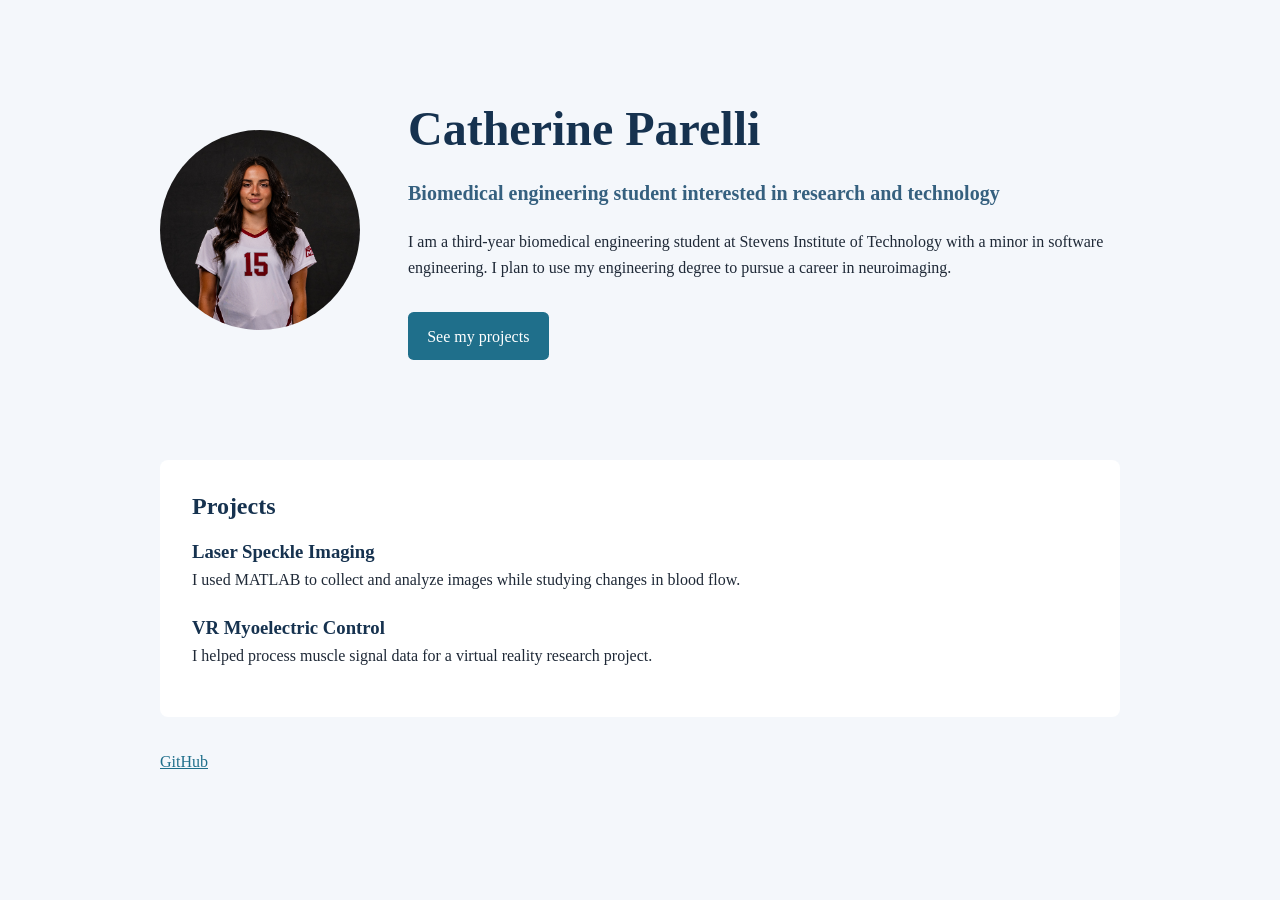
==== labs/lab4/index.html @ 22deeaaa "chore: start lab 4 from the lab 3 page" ====
<!DOCTYPE html>
<html lang="en">
<head>
  <meta charset="UTF-8">
  <meta name="viewport" content="width=device-width, initial-scale=1.0">
  <title>Catherine Parelli | Portfolio</title>
  <link rel="stylesheet" href="./style.css">
</head>
<body>
  <header class="hero">
    <img src="./assets/avatar.png" width="200" height="200" alt="Portrait of Catherine Parelli">
    <div class="hero-content">
      <h1>Catherine Parelli</h1>
      <p class="subtitle">Biomedical engineering student interested in research and technology</p>
      <p>I am a third-year biomedical engineering student at Stevens Institute of Technology with a minor in software engineering. I plan to use my engineering degree to pursue a career in neuroimaging.</p>
      <a class="button" href="#projects">See my projects</a>
    </div>
  </header>

  <main>
    <section id="projects">
      <h2>Projects</h2>
      <article>
        <h3>Laser Speckle Imaging</h3>
        <p>I used MATLAB to collect and analyze images while studying changes in blood flow.</p>
      </article>
      <article>
        <h3>VR Myoelectric Control</h3>
        <p>I helped process muscle signal data for a virtual reality research project.</p>
      </article>
    </section>
  </main>

  <footer>
    <a href="https://github.com/cparelli" target="_blank" rel="noopener">GitHub</a>
  </footer>
</body>
</html>
---- labs/lab4/style.css ----
* {
  box-sizing: border-box;
}

body {
  margin: 0;
  color: #1f2937;
  background: #f4f7fb;
  font-family: Georgia, serif;
  line-height: 1.6;
}

.hero,
main,
footer {
  width: calc(100% - 2rem);
  max-width: 960px;
  margin: 0 auto;
}

.hero {
  display: flex;
  align-items: center;
  gap: 3rem;
  min-height: 460px;
  padding: 4rem 0;
}

.hero img {
  flex: 0 0 auto;
  border-radius: 50%;
}

.hero-content {
  min-width: 0;
}

h1,
h2,
h3 {
  color: #16324f;
  line-height: 1.2;
}

h1 {
  margin: 0;
  font-size: 3rem;
}

h2 {
  margin-top: 0;
}

.subtitle {
  color: #35607f;
  font-size: 1.25rem;
  font-weight: bold;
}

.button {
  display: inline-block;
  margin-top: 1rem;
  padding: 0.7rem 1.2rem;
  color: #ffffff;
  background: #1f6f8b;
  border-radius: 0.35rem;
  text-decoration: none;
}

.button:hover,
.button:focus {
  background: #174f64;
}

#projects {
  padding: 2rem;
  background: #ffffff;
  border-radius: 0.5rem;
}

article + article {
  margin-top: 1.5rem;
}

article h3 {
  margin-bottom: 0.25rem;
}

article p {
  margin-top: 0;
}

footer {
  padding: 2rem 0;
}

footer a {
  color: #1f6f8b;
}

@media (max-width: 767px) {
  .hero {
    flex-direction: column;
    align-items: flex-start;
    gap: 2rem;
    min-height: 0;
    padding: 3rem 0;
  }

  h1 {
    font-size: 2.25rem;
  }
}
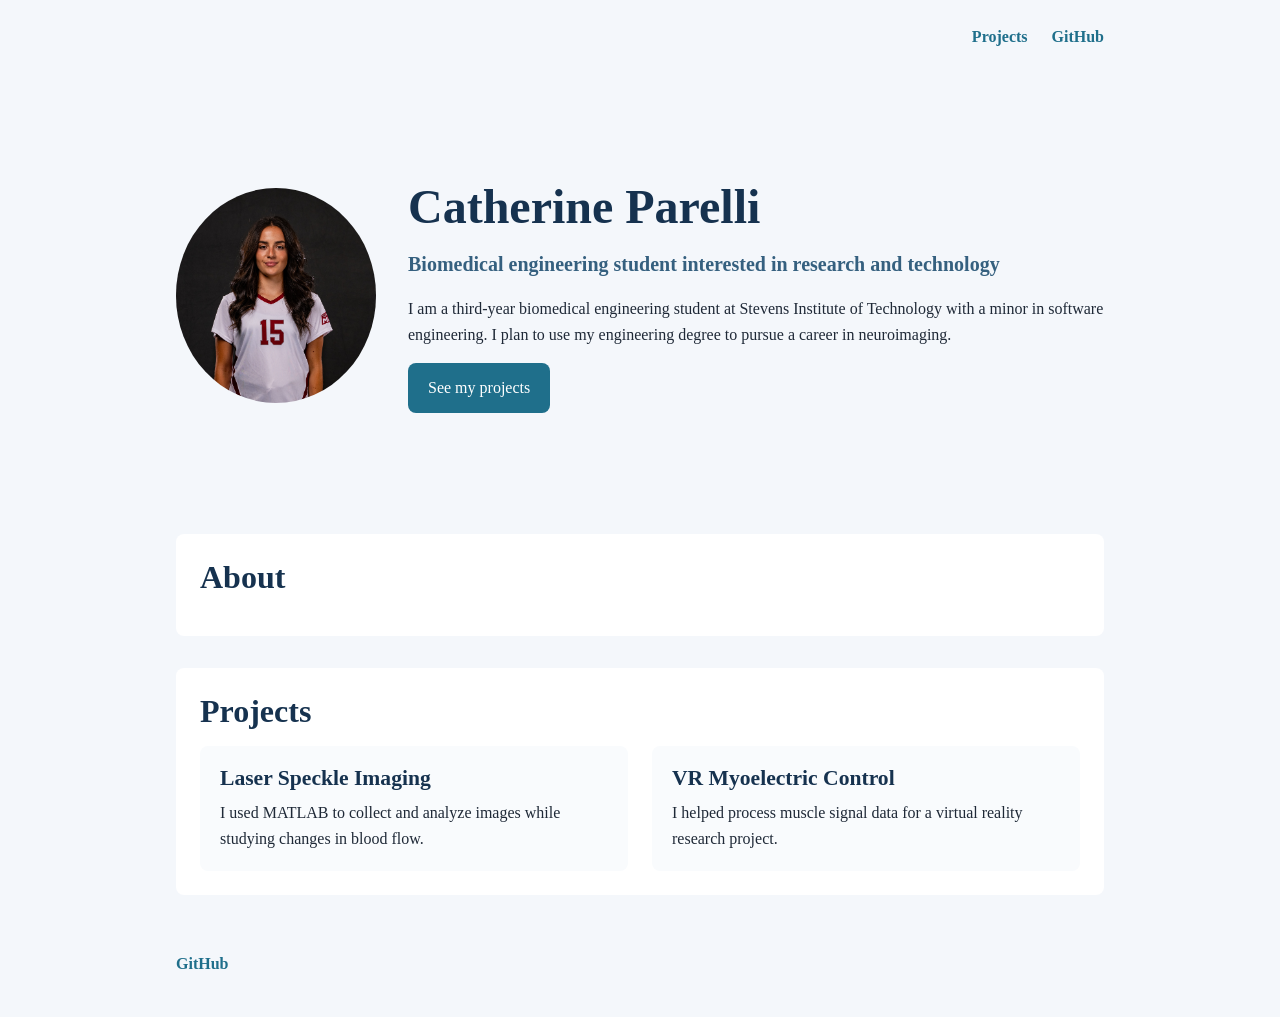
==== commit aef86906: "feat: rebuild page with semantic structure and flex layout" ====
--- a/labs/lab4/index.html
+++ b/labs/lab4/index.html
@@ -7,32 +7,45 @@
   <link rel="stylesheet" href="./style.css">
 </head>
 <body>
-  <header class="hero">
-    <img src="./assets/avatar.png" width="200" height="200" alt="Portrait of Catherine Parelli">
-    <div class="hero-content">
-      <h1>Catherine Parelli</h1>
-      <p class="subtitle">Biomedical engineering student interested in research and technology</p>
-      <p>I am a third-year biomedical engineering student at Stevens Institute of Technology with a minor in software engineering. I plan to use my engineering degree to pursue a career in neuroimaging.</p>
-      <a class="button" href="#projects">See my projects</a>
+  <header class="site-header">
+    <nav class="main-nav" aria-label="Main navigation">
+      <a href="#projects">Projects</a>
+      <a href="https://github.com/cparelli" target="_blank" rel="noopener noreferrer">GitHub</a>
+    </nav>
+
+    <div class="hero">
+      <img src="./assets/avatar.png" alt="Portrait of Catherine Parelli">
+      <div class="hero-content">
+        <h1>Catherine Parelli</h1>
+        <p class="subtitle">Biomedical engineering student interested in research and technology</p>
+        <p>I am a third-year biomedical engineering student at Stevens Institute of Technology with a minor in software engineering. I plan to use my engineering degree to pursue a career in neuroimaging.</p>
+        <a class="button" href="#projects">See my projects</a>
+      </div>
     </div>
   </header>
 
   <main>
-    <section id="projects">
+    <section class="intro-section">
+      <h2>About</h2>
+    </section>
+
+    <section id="projects" class="projects-section">
       <h2>Projects</h2>
-      <article>
-        <h3>Laser Speckle Imaging</h3>
-        <p>I used MATLAB to collect and analyze images while studying changes in blood flow.</p>
-      </article>
-      <article>
-        <h3>VR Myoelectric Control</h3>
-        <p>I helped process muscle signal data for a virtual reality research project.</p>
-      </article>
+      <div class="project-grid">
+        <article class="card">
+          <h3>Laser Speckle Imaging</h3>
+          <p>I used MATLAB to collect and analyze images while studying changes in blood flow.</p>
+        </article>
+        <article class="card">
+          <h3>VR Myoelectric Control</h3>
+          <p>I helped process muscle signal data for a virtual reality research project.</p>
+        </article>
+      </div>
     </section>
   </main>
 
-  <footer>
-    <a href="https://github.com/cparelli" target="_blank" rel="noopener">GitHub</a>
+  <footer class="site-footer">
+    <a href="https://github.com/cparelli" target="_blank" rel="noopener noreferrer">GitHub</a>
   </footer>
 </body>
 </html>
--- a/labs/lab4/style.css
+++ b/labs/lab4/style.css
@@ -1,113 +1,186 @@
-* {
-  box-sizing: border-box;
+*, *::before, *::after { box-sizing: border-box; }
+
+:root {
+  --page-bg: #f4f7fb;
+  --panel-bg: #ffffff;
+  --text-color: #1f2937;
+  --heading-color: #16324f;
+  --subtitle-color: #35607f;
+  --accent-color: #1f6f8b;
+  --accent-hover: #174f64;
+}
+
+html {
+  scroll-behavior: smooth;
 }
 
 body {
   margin: 0;
-  color: #1f2937;
-  background: #f4f7fb;
+  overflow-x: hidden;
+  color: var(--text-color);
+  background: var(--page-bg);
   font-family: Georgia, serif;
   line-height: 1.6;
 }
 
-.hero,
+img {
+  display: block;
+  max-width: 100%;
+  height: auto;
+}
+
+.site-header,
 main,
-footer {
-  width: calc(100% - 2rem);
-  max-width: 960px;
+.site-footer {
+  width: min(100%, 60rem);
   margin: 0 auto;
+  padding: 0 1rem;
+}
+
+.main-nav {
+  display: flex;
+  justify-content: flex-end;
+  gap: 1.5rem;
+  padding: 1.5rem 0;
+}
+
+.main-nav a,
+.site-footer a {
+  color: var(--accent-color);
+  text-decoration: none;
+  font-weight: 700;
 }
 
 .hero {
   display: flex;
   align-items: center;
-  gap: 3rem;
-  min-height: 460px;
-  padding: 4rem 0;
+  gap: 2rem;
+  min-height: 28.75rem;
+  padding: 2rem 0 3rem;
 }
 
 .hero img {
-  flex: 0 0 auto;
+  flex: 0 0 12.5rem;
+  width: 12.5rem;
   border-radius: 50%;
 }
 
 .hero-content {
+  flex: 1 1 20rem;
   min-width: 0;
 }
 
 h1,
 h2,
 h3 {
-  color: #16324f;
+  margin-top: 0;
+  color: var(--heading-color);
   line-height: 1.2;
+  font-family: Georgia, serif;
 }
 
 h1 {
-  margin: 0;
+  margin-bottom: 0.75rem;
   font-size: 3rem;
 }
 
 h2 {
-  margin-top: 0;
+  margin-bottom: 1rem;
+  font-size: 2rem;
+}
+
+h3 {
+  margin-bottom: 0.5rem;
+  font-size: 1.35rem;
 }
 
 .subtitle {
-  color: #35607f;
+  margin-bottom: 1rem;
+  color: var(--subtitle-color);
   font-size: 1.25rem;
-  font-weight: bold;
+  font-weight: 700;
+}
+
+.hero-content p {
+  margin-top: 0;
+  margin-bottom: 1rem;
 }
 
 .button {
   display: inline-block;
-  margin-top: 1rem;
-  padding: 0.7rem 1.2rem;
+  padding: 0.75rem 1.25rem;
   color: #ffffff;
-  background: #1f6f8b;
-  border-radius: 0.35rem;
+  background: var(--accent-color);
+  border-radius: 0.5rem;
   text-decoration: none;
+  transition: background 0.2s ease;
 }
 
 .button:hover,
 .button:focus {
-  background: #174f64;
+  background: var(--accent-hover);
 }
 
-#projects {
-  padding: 2rem;
-  background: #ffffff;
+.intro-section,
+.projects-section {
+  margin-bottom: 2rem;
+  padding: 1.5rem;
+  background: var(--panel-bg);
   border-radius: 0.5rem;
 }
 
-article + article {
-  margin-top: 1.5rem;
+.project-grid {
+  display: flex;
+  flex-wrap: wrap;
+  gap: 1.5rem;
 }
 
-article h3 {
-  margin-bottom: 0.25rem;
+.card {
+  flex: 1 1 16rem;
+  padding: 1.25rem;
+  background: #f9fbfd;
+  border-radius: 0.5rem;
 }
 
-article p {
-  margin-top: 0;
+.card p {
+  margin: 0;
 }
 
-footer {
-  padding: 2rem 0;
+.site-footer {
+  padding: 1.5rem 1rem 2.5rem;
 }
 
-footer a {
-  color: #1f6f8b;
-}
+@media (max-width: 47.9375rem) {
+  .site-header,
+  main,
+  .site-footer {
+    padding-left: 1rem;
+    padding-right: 1rem;
+  }
 
-@media (max-width: 767px) {
+  .main-nav {
+    justify-content: center;
+    flex-wrap: wrap;
+  }
+
   .hero {
     flex-direction: column;
     align-items: flex-start;
-    gap: 2rem;
+    gap: 1.5rem;
     min-height: 0;
-    padding: 3rem 0;
+    padding-top: 1rem;
+  }
+
+  .hero img {
+    width: 9rem;
+    flex-basis: 9rem;
   }
 
   h1 {
-    font-size: 2.25rem;
+    font-size: 2.5rem;
+  }
+
+  .project-grid {
+    flex-direction: column;
   }
 }
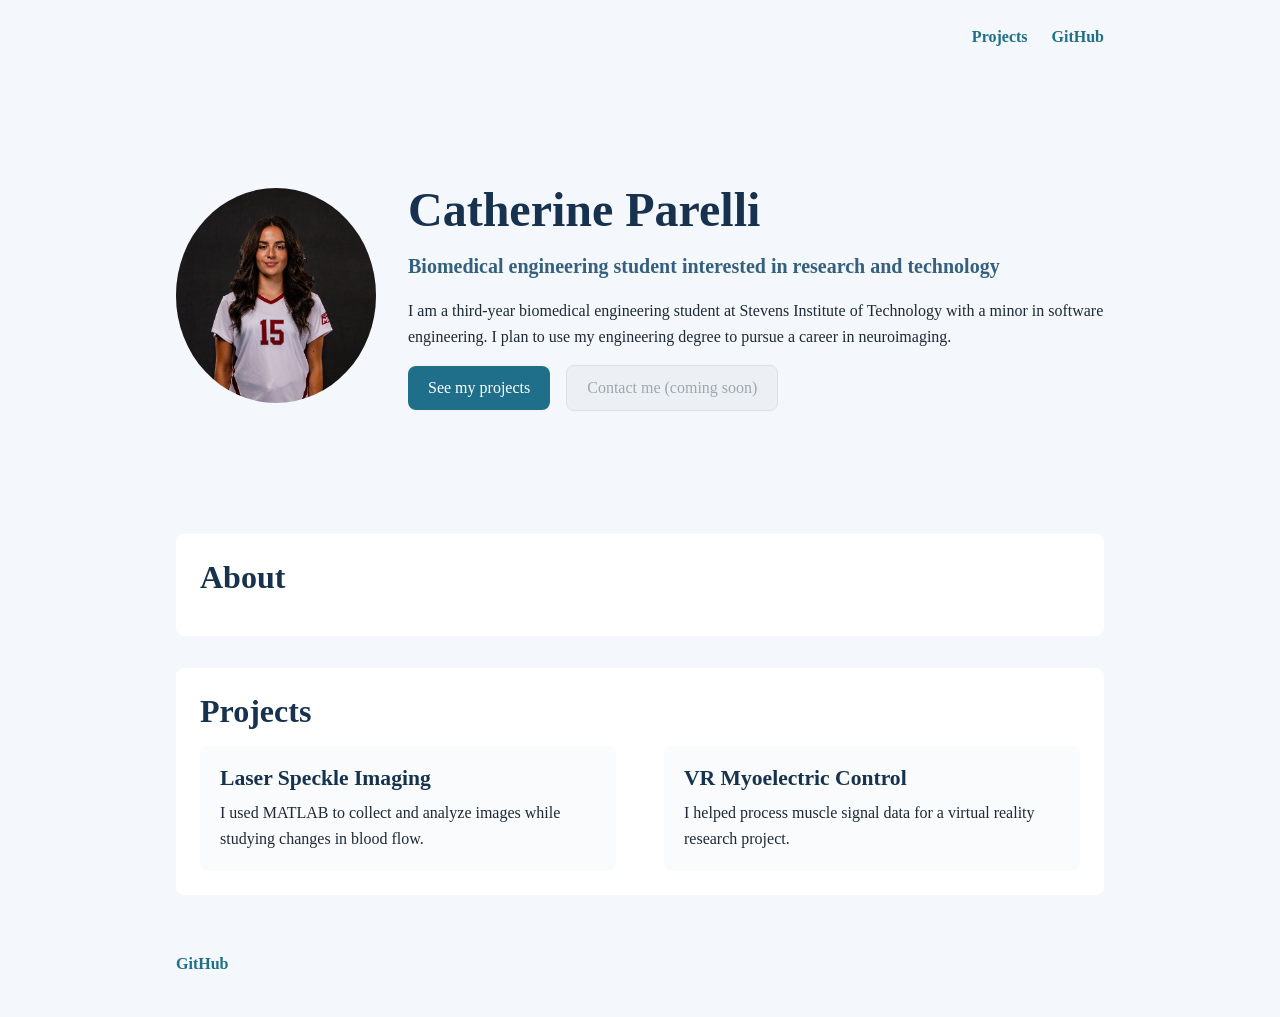
==== commit 802258dd: "feat: add the four interactive button states" ====
--- a/labs/lab4/index.html
+++ b/labs/lab4/index.html
@@ -19,8 +19,11 @@
         <h1>Catherine Parelli</h1>
         <p class="subtitle">Biomedical engineering student interested in research and technology</p>
         <p>I am a third-year biomedical engineering student at Stevens Institute of Technology with a minor in software engineering. I plan to use my engineering degree to pursue a career in neuroimaging.</p>
-        <a class="button" href="#projects">See my projects</a>
-      </div>
+          <div class="button-group">
+            <a class="button" href="#projects">See my projects</a>
+            <button class="secondary-button" type="button" disabled>Contact me (coming soon)</button>
+          </div>
+        </div>
     </div>
   </header>
 
--- a/labs/lab4/style.css
+++ b/labs/lab4/style.css
@@ -106,19 +106,74 @@
   margin-bottom: 1rem;
 }
 
-.button {
+.button-group {
+  display: flex;
+  flex-wrap: wrap;
+  gap: 1rem;
+  align-items: center;
+}
+
+.button,
+.secondary-button {
   display: inline-block;
   padding: 0.75rem 1.25rem;
+  border-radius: 0.5rem;
+  font-family: Georgia, serif;
+  font-size: 1rem;
+  line-height: 1.2;
+  cursor: pointer;
+  transition: background 0.2s ease, transform 0.2s ease, box-shadow 0.2s ease, opacity 0.2s ease;
+}
+
+.button {
   color: #ffffff;
   background: var(--accent-color);
-  border-radius: 0.5rem;
   text-decoration: none;
-  transition: background 0.2s ease;
-}
-
-.button:hover,
-.button:focus {
+}
+
+.button:hover {
   background: var(--accent-hover);
+  box-shadow: 0 0.25rem 0.75rem rgba(23, 79, 100, 0.2);
+}
+
+.button:focus-visible {
+  outline: 0.1875rem solid #1d4d6b;
+  outline-offset: 0.125rem;
+  background: var(--accent-hover);
+}
+
+.button:active {
+  background: #103a4d;
+  transform: translateY(0.0625rem);
+}
+
+.button:disabled {
+  background: #a7b6bf;
+  cursor: not-allowed;
+  box-shadow: none;
+  opacity: 0.8;
+}
+
+.secondary-button {
+  color: #4f5d6b;
+  background: #e7edf1;
+  border: 0.0625rem solid #c9d4db;
+  cursor: not-allowed;
+}
+
+.secondary-button:disabled {
+  opacity: 0.6;
+  box-shadow: none;
+  background: #e7edf1;
+  color: #66737d;
+}
+
+.secondary-button:hover,
+.secondary-button:focus-visible,
+.secondary-button:active {
+  background: #e7edf1;
+  box-shadow: none;
+  transform: none;
 }
 
 .intro-section,
@@ -132,7 +187,7 @@
 .project-grid {
   display: flex;
   flex-wrap: wrap;
-  gap: 1.5rem;
+  gap: 3rem; /* hand edited by CP */
 }
 
 .card {
@@ -140,6 +195,11 @@
   padding: 1.25rem;
   background: #f9fbfd;
   border-radius: 0.5rem;
+}
+
+/* hand-edited by CP */
+.featured {
+  background: #fff7e6;
 }
 
 .card p {
